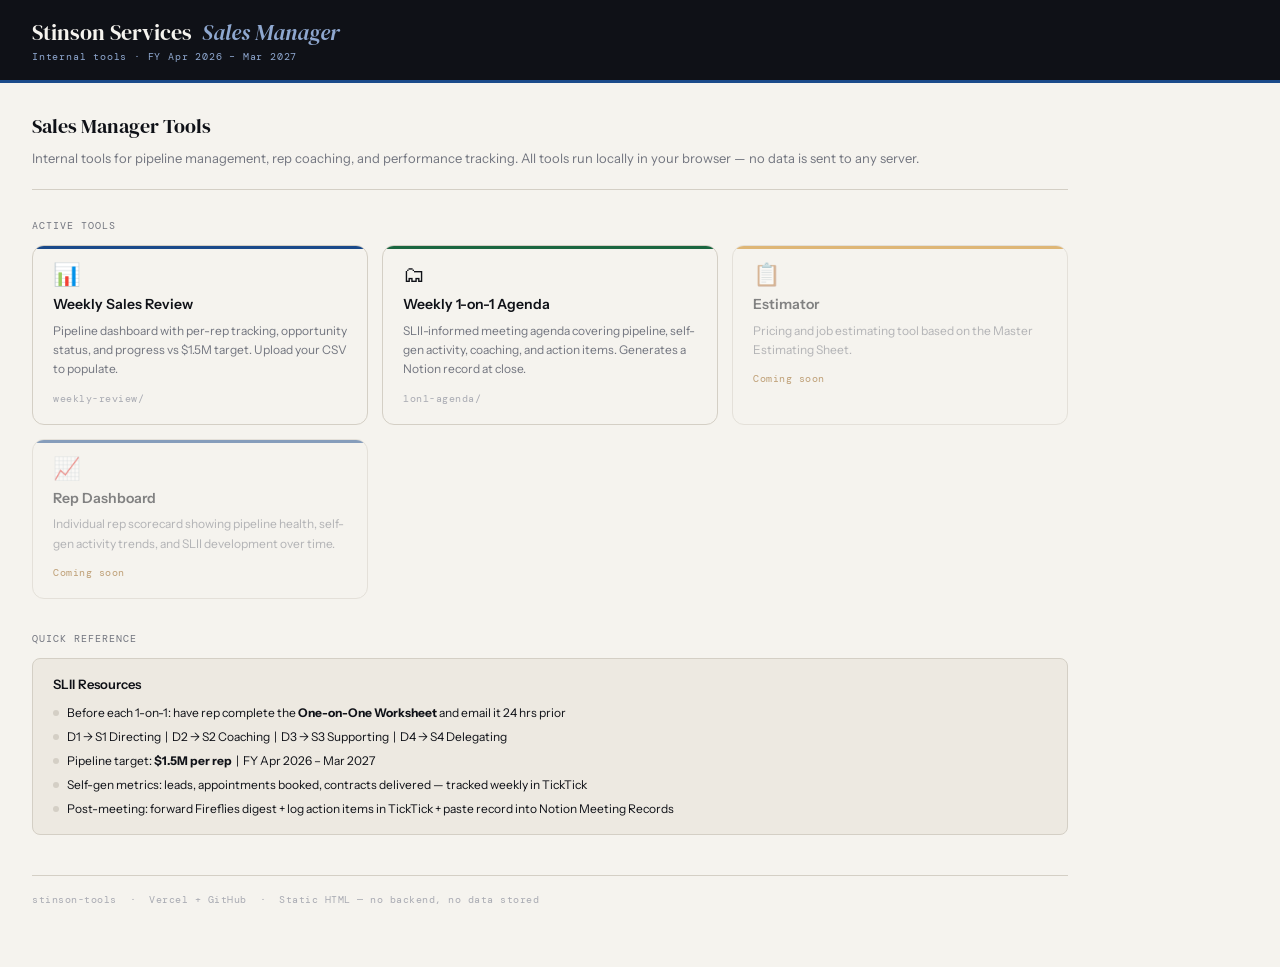
==== sales-manager/index.html @ 50c19905 "Add files via upload" ====
<!DOCTYPE html>
<html lang="en">
<head>
<meta charset="UTF-8">
<meta name="viewport" content="width=device-width, initial-scale=1.0">
<title>Sales Manager — Stinson Services</title>
<link rel="stylesheet" href="../assets/css/stinson.css">
<style>
  .main { padding: 28px 32px 60px; max-width: var(--max-width); }

  .welcome {
    margin-bottom: 28px;
    padding-bottom: 20px;
    border-bottom: 1px solid var(--rule);
  }
  .welcome h2 {
    font-family: var(--serif);
    font-size: 20px;
    font-weight: 400;
    margin-bottom: 6px;
  }
  .welcome p { font-size: 13px; color: var(--ink-3); line-height: 1.7; }

  .section-label {
    font-family: var(--mono);
    font-size: 10px;
    color: var(--ink-3);
    letter-spacing: .1em;
    text-transform: uppercase;
    margin-bottom: 12px;
  }

  .tools-grid {
    display: grid;
    grid-template-columns: repeat(auto-fill, minmax(260px, 1fr));
    gap: 14px;
    margin-bottom: 32px;
  }

  .tool-card {
    background: var(--paper);
    border: 1px solid var(--rule);
    border-radius: var(--radius-lg);
    padding: 18px 20px;
    text-decoration: none;
    color: var(--ink);
    display: flex;
    flex-direction: column;
    gap: 8px;
    transition: border-color .15s, background .15s;
    position: relative;
    overflow: hidden;
  }
  .tool-card::before {
    content: '';
    position: absolute;
    top: 0; left: 0; right: 0;
    height: 3px;
    background: var(--accent);
    transition: height .15s;
  }
  .tool-card.green::before { background: var(--green); }
  .tool-card.amber::before { background: #c97a00; }
  .tool-card:hover {
    border-color: var(--ink-3);
    background: var(--paper-2);
  }
  .tool-card:hover::before { height: 4px; }

  .tool-icon {
    font-size: 22px;
    line-height: 1;
    margin-bottom: 2px;
  }
  .tool-name {
    font-size: 14px;
    font-weight: 600;
    line-height: 1.2;
  }
  .tool-desc {
    font-size: 12px;
    color: var(--ink-3);
    line-height: 1.6;
  }
  .tool-tag {
    font-family: var(--mono);
    font-size: 10px;
    color: var(--ink-4);
    letter-spacing: .05em;
    margin-top: 4px;
  }

  .coming-soon {
    opacity: .5;
    cursor: default;
    pointer-events: none;
  }
  .coming-soon .tool-tag { color: var(--amber); opacity: 1; }

  .resources {
    background: var(--paper-2);
    border: 1px solid var(--rule);
    border-radius: var(--radius);
    padding: 16px 20px;
    margin-top: 8px;
  }
  .resources h3 { font-size: 13px; font-weight: 600; margin-bottom: 10px; }
  .resource-list { list-style: none; display: flex; flex-direction: column; gap: 6px; }
  .resource-list li { font-size: 12px; display: flex; align-items: center; gap: 8px; }
  .resource-list a { color: var(--accent); text-decoration: none; }
  .resource-list a:hover { text-decoration: underline; }
  .resource-dot {
    width: 6px; height: 6px; border-radius: 50%;
    background: var(--rule); flex-shrink: 0;
  }

  .footer {
    margin-top: 40px;
    padding-top: 16px;
    border-top: 1px solid var(--rule);
    font-family: var(--mono);
    font-size: 10px;
    color: var(--ink-4);
    letter-spacing: .05em;
  }
</style>
</head>
<body>

<div class="masthead">
  <div>
    <h1>Stinson Services &nbsp;<em>Sales Manager</em></h1>
    <div class="masthead-sub">Internal tools · FY Apr 2026 – Mar 2027</div>
  </div>
</div>

<div class="main">

  <div class="welcome">
    <h2>Sales Manager Tools</h2>
    <p>Internal tools for pipeline management, rep coaching, and performance tracking. All tools run locally in your browser — no data is sent to any server.</p>
  </div>

  <div class="section-label">Active tools</div>
  <div class="tools-grid">

    <a href="./weekly-review/" class="tool-card">
      <div class="tool-icon">📊</div>
      <div class="tool-name">Weekly Sales Review</div>
      <div class="tool-desc">Pipeline dashboard with per-rep tracking, opportunity status, and progress vs $1.5M target. Upload your CSV to populate.</div>
      <div class="tool-tag">weekly-review/</div>
    </a>

    <a href="./1on1-agenda/" class="tool-card green">
      <div class="tool-icon">🗂</div>
      <div class="tool-name">Weekly 1-on-1 Agenda</div>
      <div class="tool-desc">SLII-informed meeting agenda covering pipeline, self-gen activity, coaching, and action items. Generates a Notion record at close.</div>
      <div class="tool-tag">1on1-agenda/</div>
    </a>

    <div class="tool-card amber coming-soon">
      <div class="tool-icon">📋</div>
      <div class="tool-name">Estimator</div>
      <div class="tool-desc">Pricing and job estimating tool based on the Master Estimating Sheet.</div>
      <div class="tool-tag">Coming soon</div>
    </div>

    <div class="tool-card coming-soon">
      <div class="tool-icon">📈</div>
      <div class="tool-name">Rep Dashboard</div>
      <div class="tool-desc">Individual rep scorecard showing pipeline health, self-gen activity trends, and SLII development over time.</div>
      <div class="tool-tag">Coming soon</div>
    </div>

  </div>

  <div class="section-label">Quick reference</div>
  <div class="resources">
    <h3>SLII Resources</h3>
    <ul class="resource-list">
      <li><span class="resource-dot"></span><span>Before each 1-on-1: have rep complete the <strong>One-on-One Worksheet</strong> and email it 24 hrs prior</span></li>
      <li><span class="resource-dot"></span><span>D1 → S1 Directing &nbsp;|&nbsp; D2 → S2 Coaching &nbsp;|&nbsp; D3 → S3 Supporting &nbsp;|&nbsp; D4 → S4 Delegating</span></li>
      <li><span class="resource-dot"></span><span>Pipeline target: <strong>$1.5M per rep</strong> &nbsp;|&nbsp; FY Apr 2026 – Mar 2027</span></li>
      <li><span class="resource-dot"></span><span>Self-gen metrics: leads, appointments booked, contracts delivered — tracked weekly in TickTick</span></li>
      <li><span class="resource-dot"></span><span>Post-meeting: forward Fireflies digest + log action items in TickTick + paste record into Notion Meeting Records</span></li>
    </ul>
  </div>

  <div class="footer">
    stinson-tools &nbsp;·&nbsp; Vercel + GitHub &nbsp;·&nbsp; Static HTML — no backend, no data stored
  </div>

</div>

</body>
</html>
---- assets/css/stinson.css ----
/* ============================================================
   STINSON SERVICES — SHARED DESIGN SYSTEM
   All tools import this file for consistent brand + layout.
   Last updated: April 2026
   ============================================================ */

/* ── GOOGLE FONTS ── */
@import url('https://fonts.googleapis.com/css2?family=DM+Serif+Display:ital@0;1&family=DM+Mono:wght@400;500&family=Instrument+Sans:wght@400;500;600&display=swap');

/* ── DESIGN TOKENS ── */
:root {
  /* Brand colors */
  --ink:        #0f1117;
  --ink-2:      #3a3d47;
  --ink-3:      #72757f;
  --ink-4:      #a8aab2;
  --paper:      #f5f3ee;
  --paper-2:    #ede9e1;
  --paper-3:    #e2ddd4;
  --rule:       #d4cfc5;

  /* Semantic colors */
  --accent:     #1a4a8a;
  --accent-lt:  #e8eef7;
  --green:      #1a6640;
  --green-lt:   #e6f2ec;
  --amber:      #8a4e00;
  --amber-lt:   #fdf0e0;
  --red:        #8a1a1a;
  --red-lt:     #fce8e8;

  /* Rep colors */
  --rep-hs:     #2a5fa8;
  --rep-jv:     #1a7a4a;
  --rep-ja:     #8a5a00;
  --rep-rs:     #8a2040;

  /* Typography */
  --serif:  'DM Serif Display', Georgia, serif;
  --sans:   'Instrument Sans', system-ui, sans-serif;
  --mono:   'DM Mono', monospace;

  /* Layout */
  --max-width: 1100px;
  --radius:    8px;
  --radius-lg: 12px;
}

/* ── RESET ── */
*, *::before, *::after { box-sizing: border-box; margin: 0; padding: 0; }

/* ── BASE ── */
body {
  background: var(--paper);
  color: var(--ink);
  font-family: var(--sans);
  font-size: 14px;
  line-height: 1.5;
  min-height: 100vh;
}

/* ── MASTHEAD ── */
.masthead {
  background: var(--ink);
  color: var(--paper);
  padding: 20px 32px 16px;
  display: flex;
  align-items: flex-end;
  justify-content: space-between;
  border-bottom: 3px solid var(--accent);
}
.masthead h1 {
  font-family: var(--serif);
  font-size: 22px;
  font-weight: 400;
  line-height: 1.1;
}
.masthead h1 em { font-style: italic; color: #8fa8d0; }
.masthead-sub {
  font-family: var(--mono);
  font-size: 10px;
  color: #8fa8d0;
  margin-top: 5px;
  letter-spacing: .08em;
}

/* ── NAVIGATION BAR (back to Sales Manager home) ── */
.tool-nav {
  background: var(--paper-2);
  border-bottom: 1px solid var(--rule);
  padding: 8px 32px;
  font-family: var(--mono);
  font-size: 11px;
  color: var(--ink-3);
  display: flex;
  align-items: center;
  gap: 6px;
}
.tool-nav a {
  color: var(--accent);
  text-decoration: none;
}
.tool-nav a:hover { text-decoration: underline; }
.tool-nav .sep { color: var(--ink-4); }

/* ── CARDS ── */
.card {
  background: var(--paper);
  border: 1px solid var(--rule);
  border-radius: var(--radius);
  padding: 16px;
}
.card-lg {
  background: var(--paper);
  border: 1px solid var(--rule);
  border-radius: var(--radius-lg);
  padding: 20px;
}

/* ── METRIC CARDS ── */
.metric-card {
  background: var(--paper);
  border: 1px solid var(--rule);
  border-radius: var(--radius);
  padding: 12px;
  position: relative;
  overflow: hidden;
}
.metric-card::before {
  content: '';
  position: absolute;
  top: 0; left: 0; right: 0;
  height: 3px;
  background: var(--accent);
}
.metric-card.green::before { background: var(--green); }
.metric-card.amber::before { background: #c97a00; }
.metric-card.red::before   { background: var(--red); }
.metric-card label {
  font-family: var(--mono);
  font-size: 10px;
  color: var(--ink-3);
  letter-spacing: .05em;
  text-transform: uppercase;
  display: block;
  margin-bottom: 6px;
}
.metric-value {
  font-family: var(--mono);
  font-size: 18px;
  font-weight: 500;
  color: var(--ink);
}

/* ── BUTTONS ── */
.btn {
  padding: 8px 16px;
  font-family: var(--sans);
  font-size: 13px;
  font-weight: 500;
  border-radius: var(--radius);
  border: 1px solid var(--rule);
  background: var(--paper);
  color: var(--ink);
  cursor: pointer;
  transition: background .15s, border-color .15s;
}
.btn:hover { background: var(--paper-2); border-color: var(--ink-3); }
.btn-primary {
  background: var(--accent);
  color: white;
  border-color: var(--accent);
}
.btn-primary:hover { opacity: .85; background: var(--accent); }
.btn-mono {
  font-family: var(--mono);
  font-size: 11px;
  letter-spacing: .05em;
  text-transform: uppercase;
}

/* ── FORM ELEMENTS ── */
input[type=text],
input[type=number],
input[type=date],
input[type=url],
select,
textarea {
  font-family: var(--sans);
  font-size: 13px;
  padding: 7px 10px;
  border: 1px solid var(--rule);
  border-radius: var(--radius);
  background: var(--paper);
  color: var(--ink);
  outline: none;
  transition: border-color .15s;
}
input:focus, select:focus, textarea:focus {
  border-color: var(--accent);
}
textarea { resize: vertical; line-height: 1.6; }

/* ── LABELS ── */
.field-label {
  font-family: var(--mono);
  font-size: 10px;
  color: var(--ink-3);
  letter-spacing: .07em;
  text-transform: uppercase;
  display: block;
  margin-bottom: 4px;
}

/* ── PROGRESS BAR ── */
.prog-track {
  height: 4px;
  background: var(--paper-3);
  border-radius: 2px;
  overflow: hidden;
}
.prog-fill {
  height: 100%;
  border-radius: 2px;
  transition: width .4s ease, background .3s;
}

/* ── DIVIDER ── */
.divider { height: 1px; background: var(--rule); margin: 14px 0; }

/* ── MONO LABEL ── */
.mono-label {
  font-family: var(--mono);
  font-size: 10px;
  color: var(--ink-3);
  letter-spacing: .07em;
  text-transform: uppercase;
}

/* ── UTILITY ── */
.text-muted  { color: var(--ink-3); }
.text-hint   { color: var(--ink-4); }
.text-mono   { font-family: var(--mono); }
.text-serif  { font-family: var(--serif); }
.text-sm     { font-size: 12px; }
.text-xs     { font-size: 11px; }

/* ── PRINT ── */
@media print {
  .tool-nav { display: none; }
  body { background: white; }
}
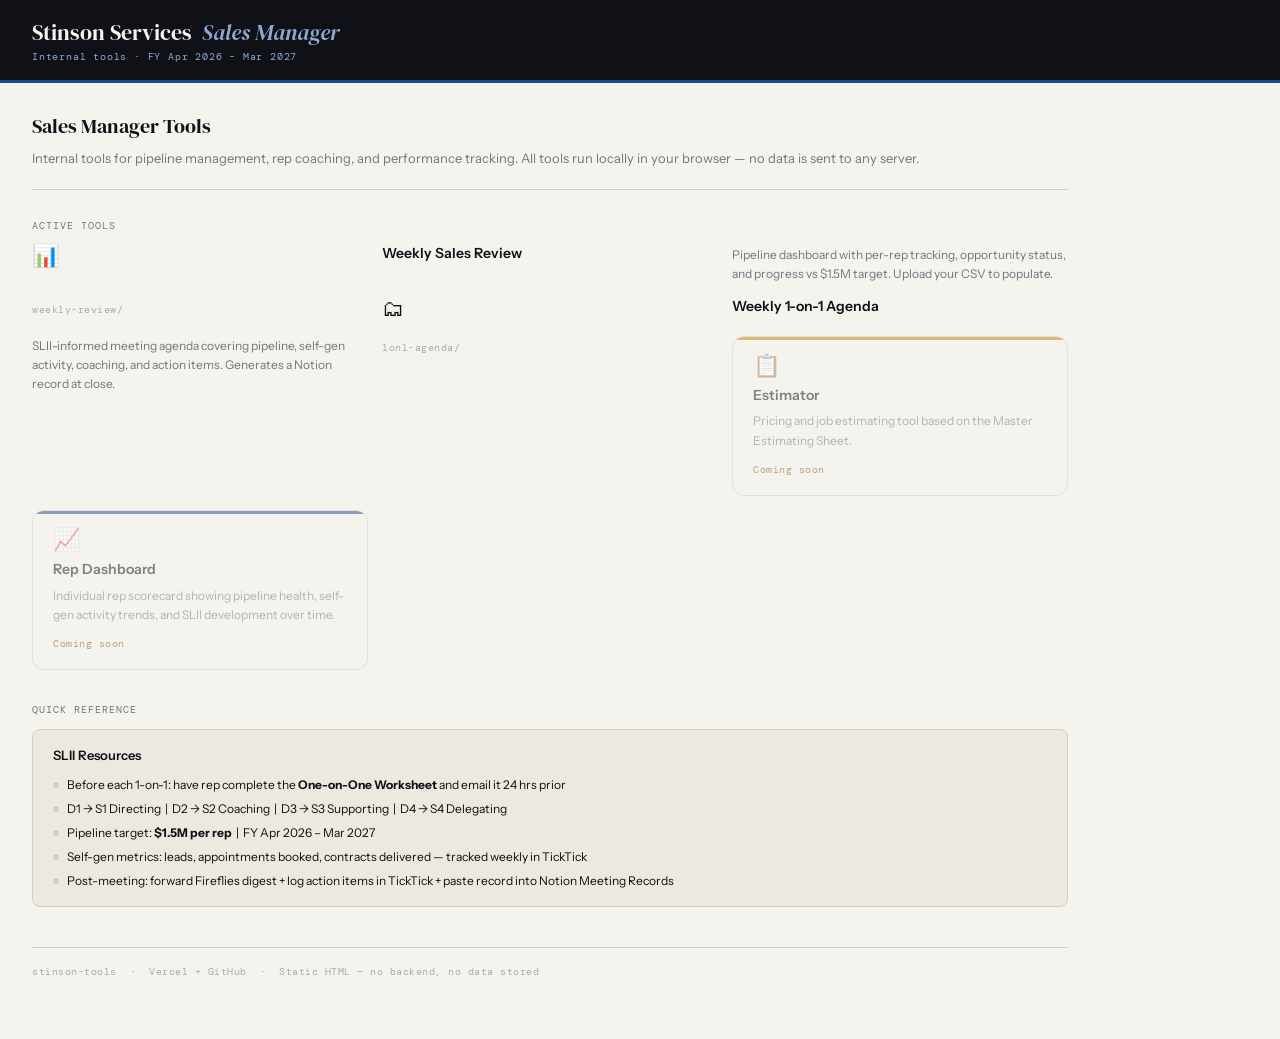
==== commit dcf1a048: "Add files via upload" ====
--- a/sales-manager/index.html
+++ b/sales-manager/index.html
@@ -144,14 +144,14 @@
   <div class="section-label">Active tools</div>
   <div class="tools-grid">
 
-    <a href="./weekly-review/" class="tool-card">
+
       <div class="tool-icon">📊</div>
       <div class="tool-name">Weekly Sales Review</div>
       <div class="tool-desc">Pipeline dashboard with per-rep tracking, opportunity status, and progress vs $1.5M target. Upload your CSV to populate.</div>
       <div class="tool-tag">weekly-review/</div>
     </a>
 
-    <a href="./1on1-agenda/" class="tool-card green">
+
       <div class="tool-icon">🗂</div>
       <div class="tool-name">Weekly 1-on-1 Agenda</div>
       <div class="tool-desc">SLII-informed meeting agenda covering pipeline, self-gen activity, coaching, and action items. Generates a Notion record at close.</div>
